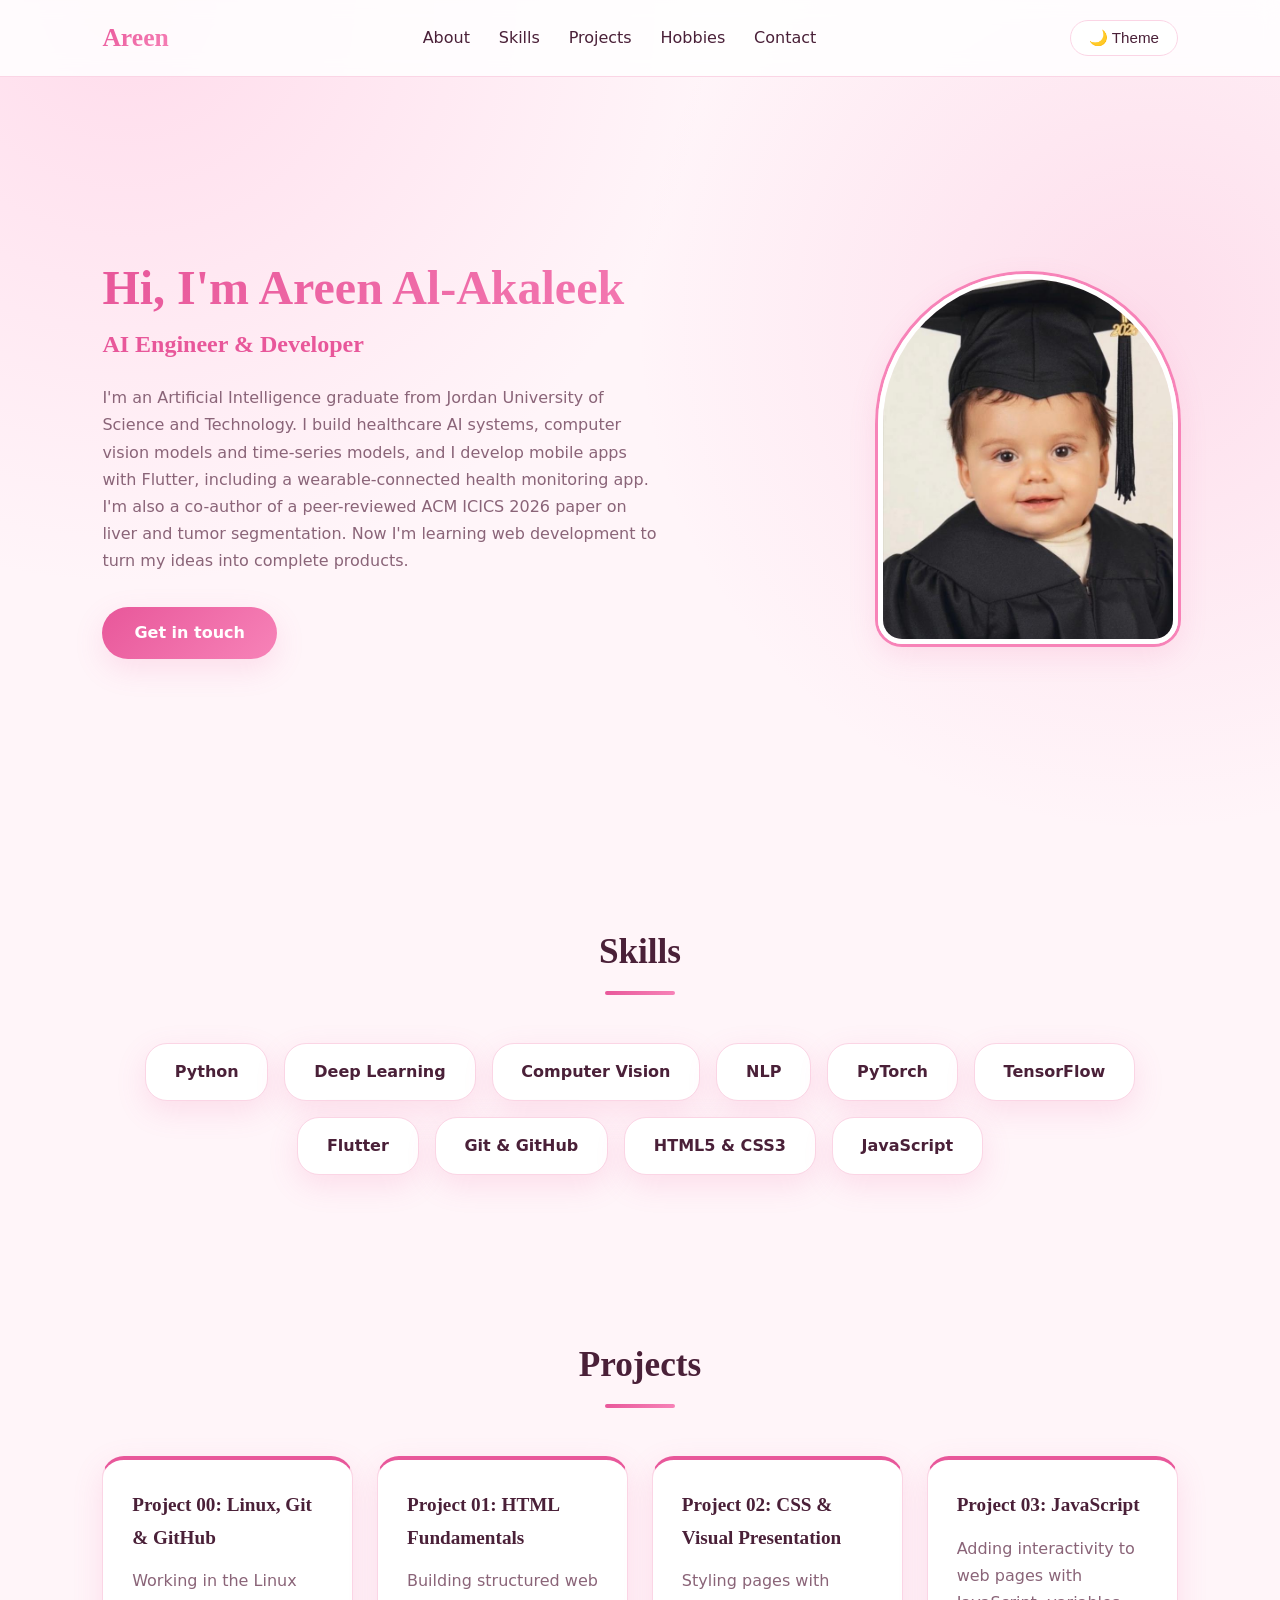
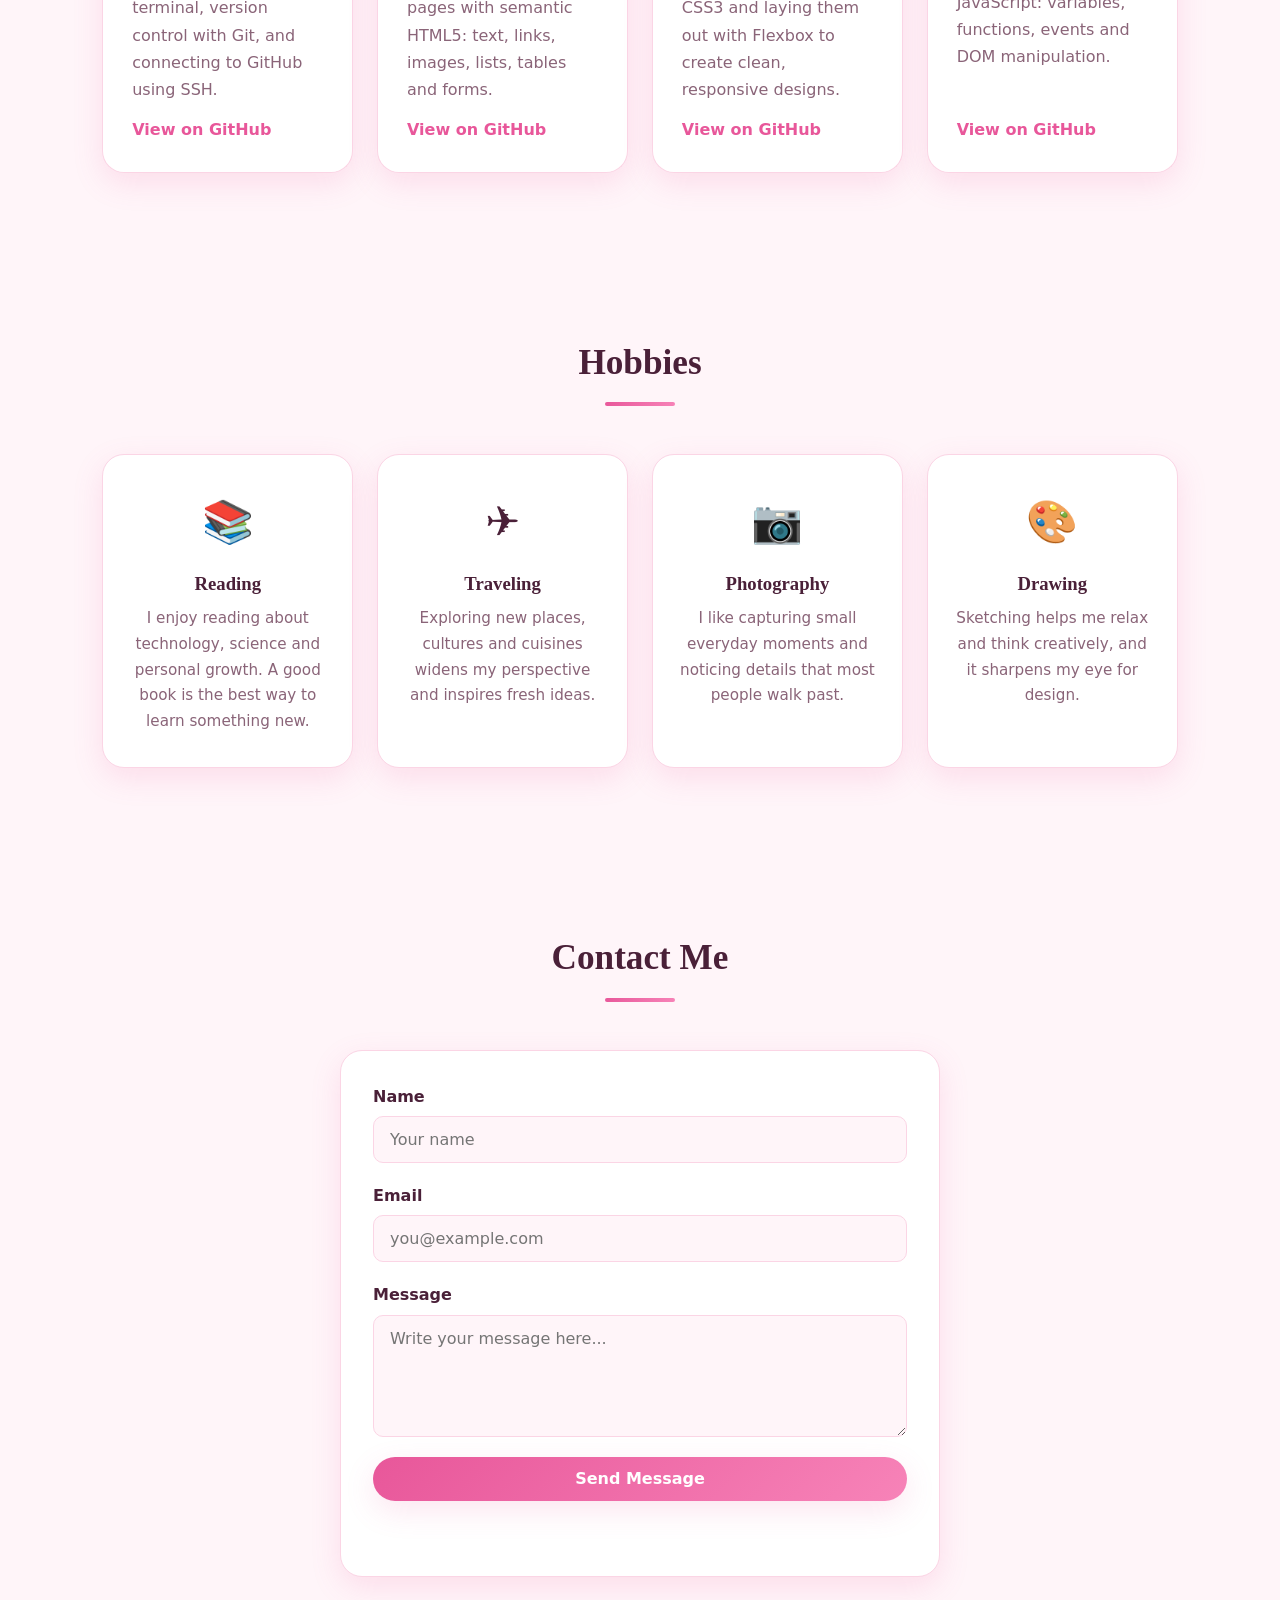
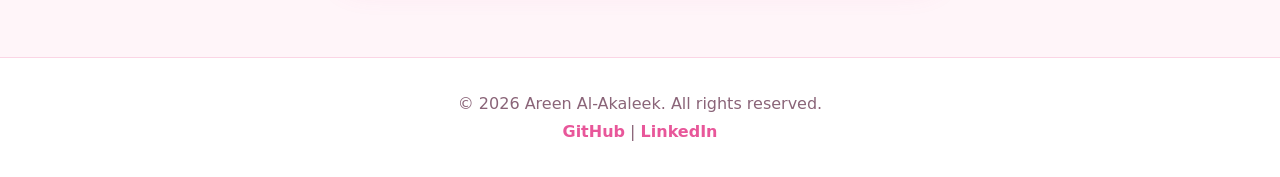
==== ex00/index.html @ aef96f23 "feat(ex00): add personal portfolio with theme switcher" ====
<!DOCTYPE html>
<html lang="en" dir="ltr">
<head>
  <meta charset="UTF-8">
  <meta name="viewport" content="width=device-width, initial-scale=1.0">
  <title>Areen Al-Akaleek | Portfolio</title>
  <link rel="stylesheet" href="style.css">
</head>
<body>

  <header class="navbar">
    <a href="#about" class="logo">Areen</a>

    <nav>
      <ul class="nav-links">
        <li><a href="#about">About</a></li>
        <li><a href="#skills">Skills</a></li>
        <li><a href="#projects">Projects</a></li>
        <li><a href="#hobbies">Hobbies</a></li>
        <li><a href="#contact">Contact</a></li>
      </ul>
    </nav>

    <button id="theme-toggle" type="button">🌙 Theme</button>
  </header>

  <main>
        <section id="about">
          <div class="about-text">
            <h1>Hi, I'm Areen Al-Akaleek</h1>
            <h2>AI Engineer &amp; Developer</h2>
            <p>
              I'm an Artificial Intelligence graduate from Jordan University of
              Science and Technology. I build healthcare AI systems, computer
              vision models and time-series models, and I develop mobile apps
              with Flutter, including a wearable-connected health monitoring app.
              I'm also a co-author of a peer-reviewed ACM ICICS 2026 paper on
              liver and tumor segmentation. Now I'm learning web development to
              turn my ideas into complete products.
            </p>
            <a href="#contact" class="btn">Get in touch</a>
          </div>

          <img id="profile-photo" src="assets/me.jpg" alt="Portrait of Areen Al-Akaleek">
        </section>


        <section id="skills">
            <h2 class="section-title">Skills</h2>

            <div class="skills-grid">
              <div class="skill-card">Python</div>
              <div class="skill-card">Deep Learning</div>
              <div class="skill-card">Computer Vision</div>
              <div class="skill-card">NLP</div>
              <div class="skill-card">PyTorch</div>
              <div class="skill-card">TensorFlow</div>
              <div class="skill-card">Flutter</div>
              <div class="skill-card">Git &amp; GitHub</div>
              <div class="skill-card">HTML5 &amp; CSS3</div>
              <div class="skill-card">JavaScript</div>
            </div>
        </section>
    <section id="projects">
              
      <h2 class="section-title">Projects</h2>

      <div class="projects-grid">

        <article class="project-card">
          <h3>Project 00: Linux, Git &amp; GitHub</h3>
          <p>Working in the Linux terminal, version control with Git, and connecting to GitHub using SSH.</p>
          <a href="https://github.com/Areen-Al04/discovery-web-piscine.git" target="_blank" rel="noopener noreferrer">View on GitHub</a>
        </article>

        <article class="project-card">
          <h3>Project 01: HTML Fundamentals</h3>
          <p>Building structured web pages with semantic HTML5: text, links, images, lists, tables and forms.</p>
          <a href="https://github.com/Areen-Al04/project01.git" target="_blank" rel="noopener noreferrer">View on GitHub</a>
        </article>

        <article class="project-card">
          <h3>Project 02: CSS &amp; Visual Presentation</h3>
          <p>Styling pages with CSS3 and laying them out with Flexbox to create clean, responsive designs.</p>
          <a href="https://github.com/Areen-Al04/project02.git" target="_blank" rel="noopener noreferrer">View on GitHub</a>
        </article>

        <article class="project-card">
          <h3>Project 03: JavaScript</h3>
          <p>Adding interactivity to web pages with JavaScript: variables, functions, events and DOM manipulation.</p>
          <a href="https://github.com/Areen-Al04/project03.git" target="_blank" rel="noopener noreferrer">View on GitHub</a>
        </article>

      </div>
    </section>

    
    <section id="hobbies">
             
      <h2 class="section-title">Hobbies</h2>

      <ul class="hobbies-list">
        <li class="hobby-card">
          <span class="hobby-icon">📚</span>
          <h3>Reading</h3>
          <p>I enjoy reading about technology, science and personal growth. A good book is the best way to learn something new.</p>
        </li>

        <li class="hobby-card">
          <span class="hobby-icon">✈️</span>
          <h3>Traveling</h3>
          <p>Exploring new places, cultures and cuisines widens my perspective and inspires fresh ideas.</p>
        </li>

        <li class="hobby-card">
          <span class="hobby-icon">📷</span>
          <h3>Photography</h3>
          <p>I like capturing small everyday moments and noticing details that most people walk past.</p>
        </li>

        <li class="hobby-card">
          <span class="hobby-icon">🎨</span>
          <h3>Drawing</h3>
          <p>Sketching helps me relax and think creatively, and it sharpens my eye for design.</p>
        </li>
      </ul>
    </section>
   
    <section id="contact">
            
      <h2 class="section-title">Contact Me</h2>

      <form id="contact-form" class="contact-form">
        <div class="form-group">
          <label for="name">Name</label>
          <input type="text" id="name" name="name" placeholder="Your name" required>
        </div>

        <div class="form-group">
          <label for="email">Email</label>
          <input type="email" id="email" name="email" placeholder="you@example.com" required>
        </div>

        <div class="form-group">
          <label for="message">Message</label>
          <textarea id="message" name="message" rows="5" placeholder="Write your message here..." required></textarea>
        </div>

        <button type="submit" class="btn">Send Message</button>
        <p id="form-status" role="status"></p>
      </form>
    </section>

  </main>

  <footer>
    <p>&copy; 2026 Areen Al-Akaleek. All rights reserved.</p>
    <p>
      <a href="https://github.com/Areen-Al04" target="_blank" rel="noopener noreferrer">GitHub</a>
      |
      <a href="https://linkedin.com/in/areen-alakaleek-144426328" target="_blank" rel="noopener noreferrer">LinkedIn</a>
    </p>
  </footer>

  <script src="script.js"></script>
</body>
</html>
---- ex00/style.css ----
/* ========== 1. Variables (Light theme) ========== */
/* ========== 1. Variables (Light theme: soft pink) ========== */
:root {
  --bg: #fff5f9;
  --surface: #ffffff;
  --nav-bg: rgba(255, 255, 255, 0.85);
  --text: #4a2038;
  --muted: #8a6478;
  --primary: #e8579a;
  --primary-2: #f783b8;
  --border: #fbd5e5;
  --shadow: 0 10px 30px rgba(232, 87, 154, 0.15);
  --gradient: linear-gradient(135deg, var(--primary), var(--primary-2));
}

/* ========== 2. Dark theme (toggled by JavaScript) ========== */
body.dark {
  --bg: #1f0f19;
  --surface: #2b1522;
  --nav-bg: rgba(43, 21, 34, 0.85);
  --text: #ffeef6;
  --muted: #d4a3bb;
  --primary: #f472b6;
  --primary-2: #e0529c;
  --border: #4a2438;
  --shadow: 0 10px 30px rgba(0, 0, 0, 0.45);
}

/* ========== 3. Reset & base ========== */
*,
*::before,
*::after {
  box-sizing: border-box;
  margin: 0;
  padding: 0;
}

html {
  scroll-behavior: smooth;
}

body {
  font-family: "Segoe UI", system-ui, -apple-system, Arial, sans-serif;
  background: var(--bg);
  color: var(--text);
  line-height: 1.7;
  transition: background 0.4s ease, color 0.4s ease;
}

a {
  color: var(--primary);
  text-decoration: none;
}

img {
  max-width: 100%;
  display: block;
}

/* ========== 4. Navbar ========== */
.navbar {
  position: sticky;
  top: 0;
  z-index: 100;
  display: flex;
  align-items: center;
  justify-content: space-between;
  gap: 1rem;
  padding: 1rem 8%;
  background: var(--nav-bg);
  backdrop-filter: blur(10px);
  border-bottom: 1px solid var(--border);
  transition: background 0.4s ease;
}

.logo {
  font-size: 1.6rem;
  font-weight: 800;
  background: var(--gradient);
  -webkit-background-clip: text;
  background-clip: text;
  color: transparent;
}

.nav-links {
  display: flex;
  gap: 1.8rem;
  list-style: none;
}

.nav-links a {
  position: relative;
  color: var(--text);
  font-weight: 500;
}

.nav-links a::after {
  content: "";
  position: absolute;
  left: 0;
  bottom: -4px;
  width: 0;
  height: 2px;
  background: var(--gradient);
  transition: width 0.3s ease;
}

.nav-links a:hover::after {
  width: 100%;
}

#theme-toggle {
  padding: 0.5rem 1.1rem;
  border: 1px solid var(--border);
  border-radius: 999px;
  background: var(--surface);
  color: var(--text);
  font-size: 0.95rem;
  cursor: pointer;
  transition: transform 0.2s ease, box-shadow 0.2s ease;
}

#theme-toggle:hover {
  transform: translateY(-2px);
  box-shadow: var(--shadow);
}

/* ========== 5. Sections (shared) ========== */
section {
  padding: 5rem 8%;
  scroll-margin-top: 70px;
}

.section-title {
  position: relative;
  text-align: center;
  font-size: 2.2rem;
  margin-bottom: 3rem;
}

.section-title::after {
  content: "";
  display: block;
  width: 70px;
  height: 4px;
  margin: 0.6rem auto 0;
  border-radius: 4px;
  background: var(--gradient);
}

/* ========== 6. Buttons ========== */
.btn {
  display: inline-block;
  padding: 0.8rem 2rem;
  border: none;
  border-radius: 999px;
  background: var(--gradient);
  color: #ffffff;
  font-size: 1rem;
  font-weight: 600;
  font-family: inherit;
  cursor: pointer;
  box-shadow: var(--shadow);
  transition: transform 0.2s ease, box-shadow 0.2s ease;
}

.btn:hover {
  transform: translateY(-3px);
  box-shadow: 0 14px 34px rgba(124, 77, 255, 0.35);
}

/* ========== 7. About ========== */
#about {
  display: flex;
  align-items: center;
  justify-content: space-between;
  gap: 3rem;
  min-height: 85vh;
}

.about-text {
  flex: 1;
}

.about-text h1 {
  font-size: 3rem;
  line-height: 1.2;
  background: var(--gradient);
  -webkit-background-clip: text;
  background-clip: text;
  color: transparent;
}

.about-text h2 {
  margin: 0.5rem 0 1.2rem;
  font-size: 1.5rem;
  color: var(--primary);
}

.about-text p {
  max-width: 560px;
  margin-bottom: 2rem;
  color: var(--muted);
}

#profile-photo {
  width: 300px;
  height: 370px;
  object-fit: cover;
  object-position: center top;
  border-radius: 150px 150px 24px 24px;
  border: 4px solid var(--surface);
  box-shadow: var(--shadow);
  transition: opacity 0.4s ease, transform 0.4s ease;
}

#profile-photo:hover {
  transform: scale(1.03);
}

/* ========== 8. Skills ========== */
.skills-grid {
  display: flex;
  flex-wrap: wrap;
  justify-content: center;
  gap: 1rem;
}

.skill-card {
  padding: 0.9rem 1.8rem;
  background: var(--surface);
  border: 1px solid var(--border);
  border-radius: 14px;
  font-weight: 600;
  box-shadow: var(--shadow);
  transition: transform 0.25s ease, background 0.25s ease, color 0.25s ease;
}

.skill-card:hover {
  transform: translateY(-5px);
  background: var(--gradient);
  color: #ffffff;
}

/* ========== 9. Projects ========== */
.projects-grid {
  display: flex;
  flex-wrap: wrap;
  gap: 1.5rem;
}

.project-card {
  flex: 1 1 250px;
  display: flex;
  flex-direction: column;
  gap: 0.8rem;
  padding: 1.8rem;
  background: var(--surface);
  border: 1px solid var(--border);
  border-top: 4px solid var(--primary);
  border-radius: 16px;
  box-shadow: var(--shadow);
  transition: transform 0.25s ease;
}

.project-card:hover {
  transform: translateY(-6px);
}

.project-card h3 {
  font-size: 1.2rem;
}

.project-card p {
  flex: 1;
  color: var(--muted);
}

.project-card a {
  font-weight: 600;
}

.project-card a:hover {
  text-decoration: underline;
}

/* ========== 10. Hobbies ========== */
.hobbies-list {
  display: flex;
  flex-wrap: wrap;
  gap: 1.5rem;
  list-style: none;
}

.hobby-card {
  flex: 1 1 200px;
  padding: 2rem 1.5rem;
  text-align: center;
  background: var(--surface);
  border: 1px solid var(--border);
  border-radius: 16px;
  box-shadow: var(--shadow);
  transition: transform 0.25s ease;
}

.hobby-card:hover {
  transform: translateY(-6px);
}

.hobby-icon {
  display: block;
  margin-bottom: 0.6rem;
  font-size: 2.6rem;
}

.hobby-card p {
  margin-top: 0.4rem;
  font-size: 0.95rem;
  color: var(--muted);
}

/* ========== 11. Contact form ========== */
.contact-form {
  display: flex;
  flex-direction: column;
  gap: 1.2rem;
  max-width: 600px;
  margin: 0 auto;
  padding: 2rem;
  background: var(--surface);
  border: 1px solid var(--border);
  border-radius: 20px;
  box-shadow: var(--shadow);
}

.form-group {
  display: flex;
  flex-direction: column;
  gap: 0.4rem;
}

.form-group label {
  font-weight: 600;
}

.form-group input,
.form-group textarea {
  padding: 0.8rem 1rem;
  background: var(--bg);
  color: var(--text);
  border: 1px solid var(--border);
  border-radius: 10px;
  font-family: inherit;
  font-size: 1rem;
  transition: border-color 0.2s ease, box-shadow 0.2s ease;
}

.form-group input:focus,
.form-group textarea:focus {
  outline: none;
  border-color: var(--primary);
  box-shadow: 0 0 0 3px rgba(124, 77, 255, 0.2);
}

.form-group textarea {
  resize: vertical;
}

#form-status {
  min-height: 1.5rem;
  text-align: center;
  font-weight: 600;
  color: var(--primary);
}

/* ========== 12. Footer ========== */
footer {
  padding: 2rem 8%;
  text-align: center;
  background: var(--surface);
  border-top: 1px solid var(--border);
  color: var(--muted);
}

footer a {
  font-weight: 600;
}

/* ========== 13. Responsive (mobile) ========== */
@media (max-width: 768px) {
  .navbar {
    flex-wrap: wrap;
    justify-content: center;
    padding: 0.8rem 5%;
  }

  .nav-links {
    flex-wrap: wrap;
    justify-content: center;
    gap: 1rem;
  }

  section {
    padding: 3.5rem 5%;
  }

  #about {
    flex-direction: column-reverse;
    text-align: center;
    min-height: auto;
  }

  .about-text h1 {
    font-size: 2.2rem;
  }

  .about-text p {
    margin-left: auto;
    margin-right: auto;
  }

  #profile-photo {
    width: 240px;
    height: 300px;
    border-radius: 120px 120px 20px 20px;
  }
}

/* ========== 14. Feminine touches ========== */
h1,
h2,
h3,
.logo {
  font-family: Georgia, "Times New Roman", serif;
}

body {
  background:
    radial-gradient(circle at 10% 0%, rgba(255, 154, 200, 0.28), transparent 40%),
    radial-gradient(circle at 90% 35%, rgba(247, 131, 184, 0.2), transparent 40%),
    var(--bg);
  background-attachment: fixed;
}

.skill-card,
.project-card,
.hobby-card,
.contact-form {
  border-radius: 22px;
}

#profile-photo {
  border: 5px solid var(--surface);
  box-shadow: 0 0 0 3px var(--primary-2), var(--shadow);
}
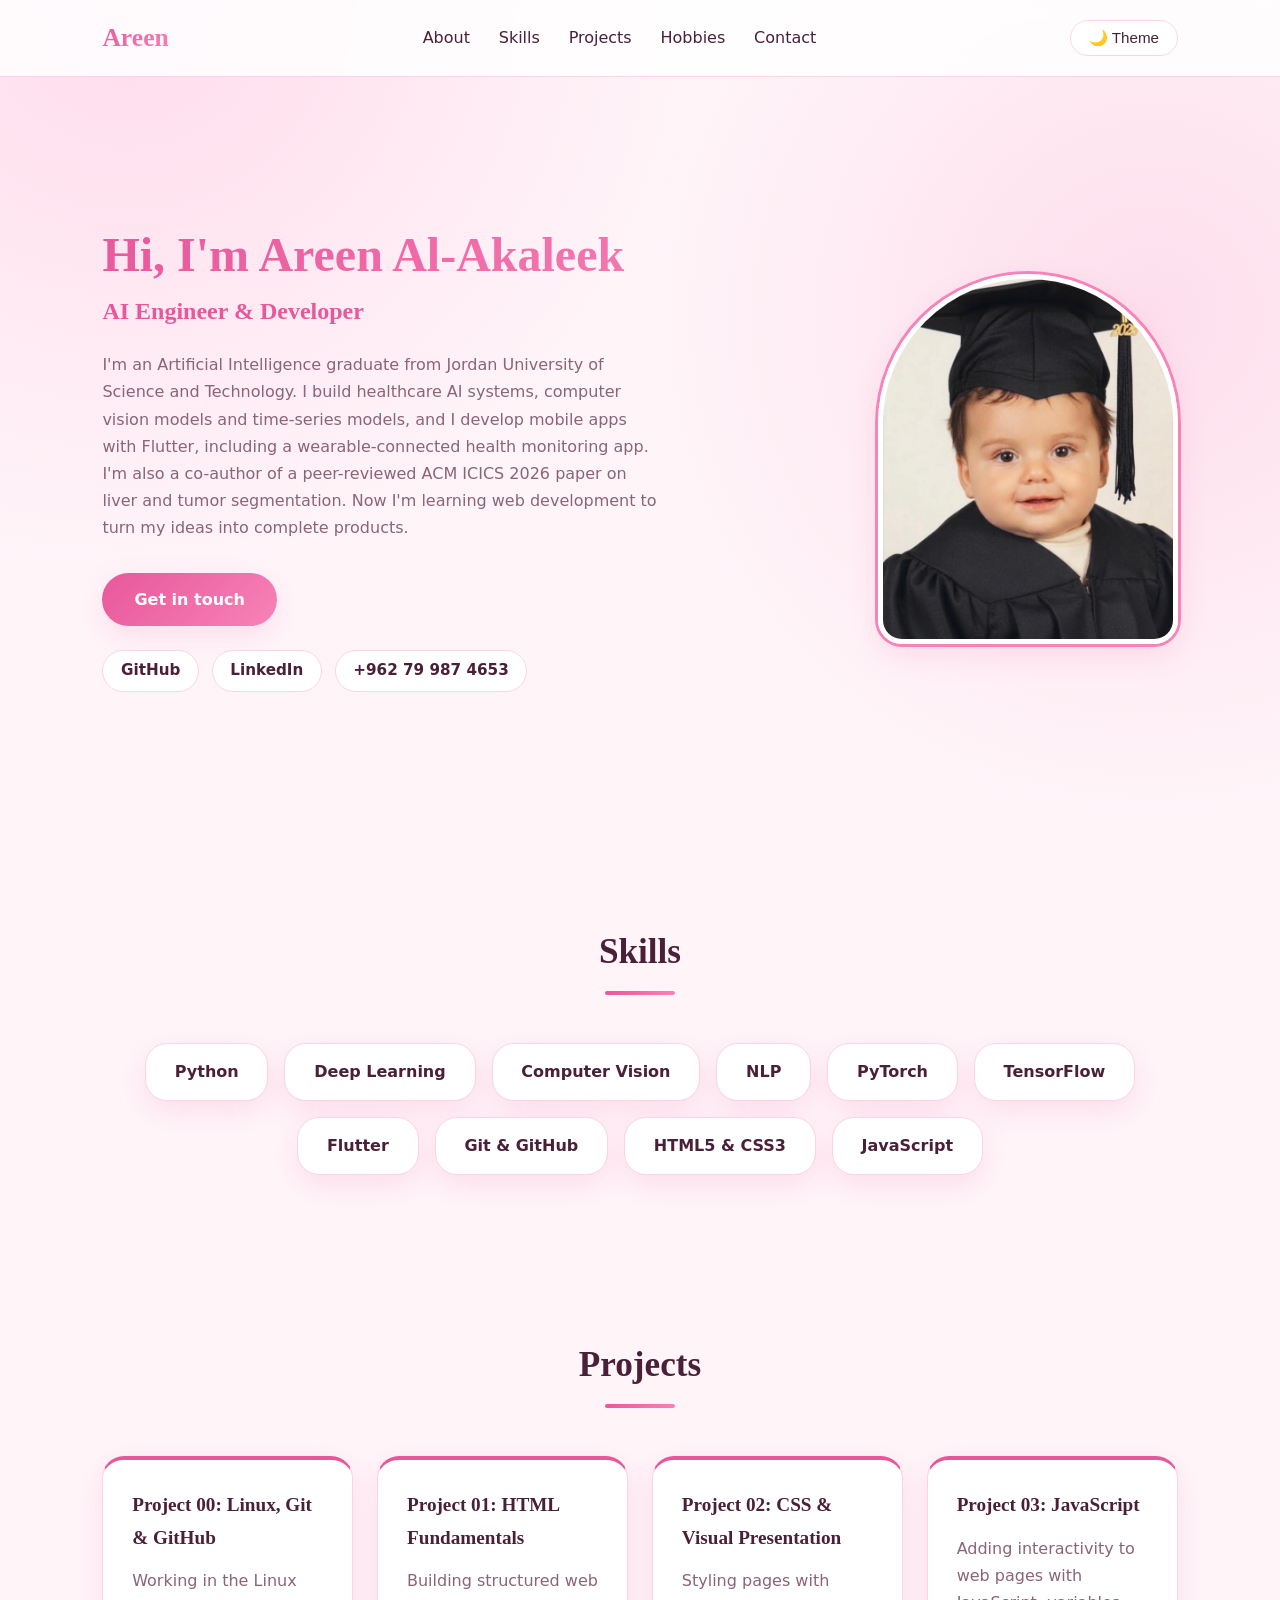
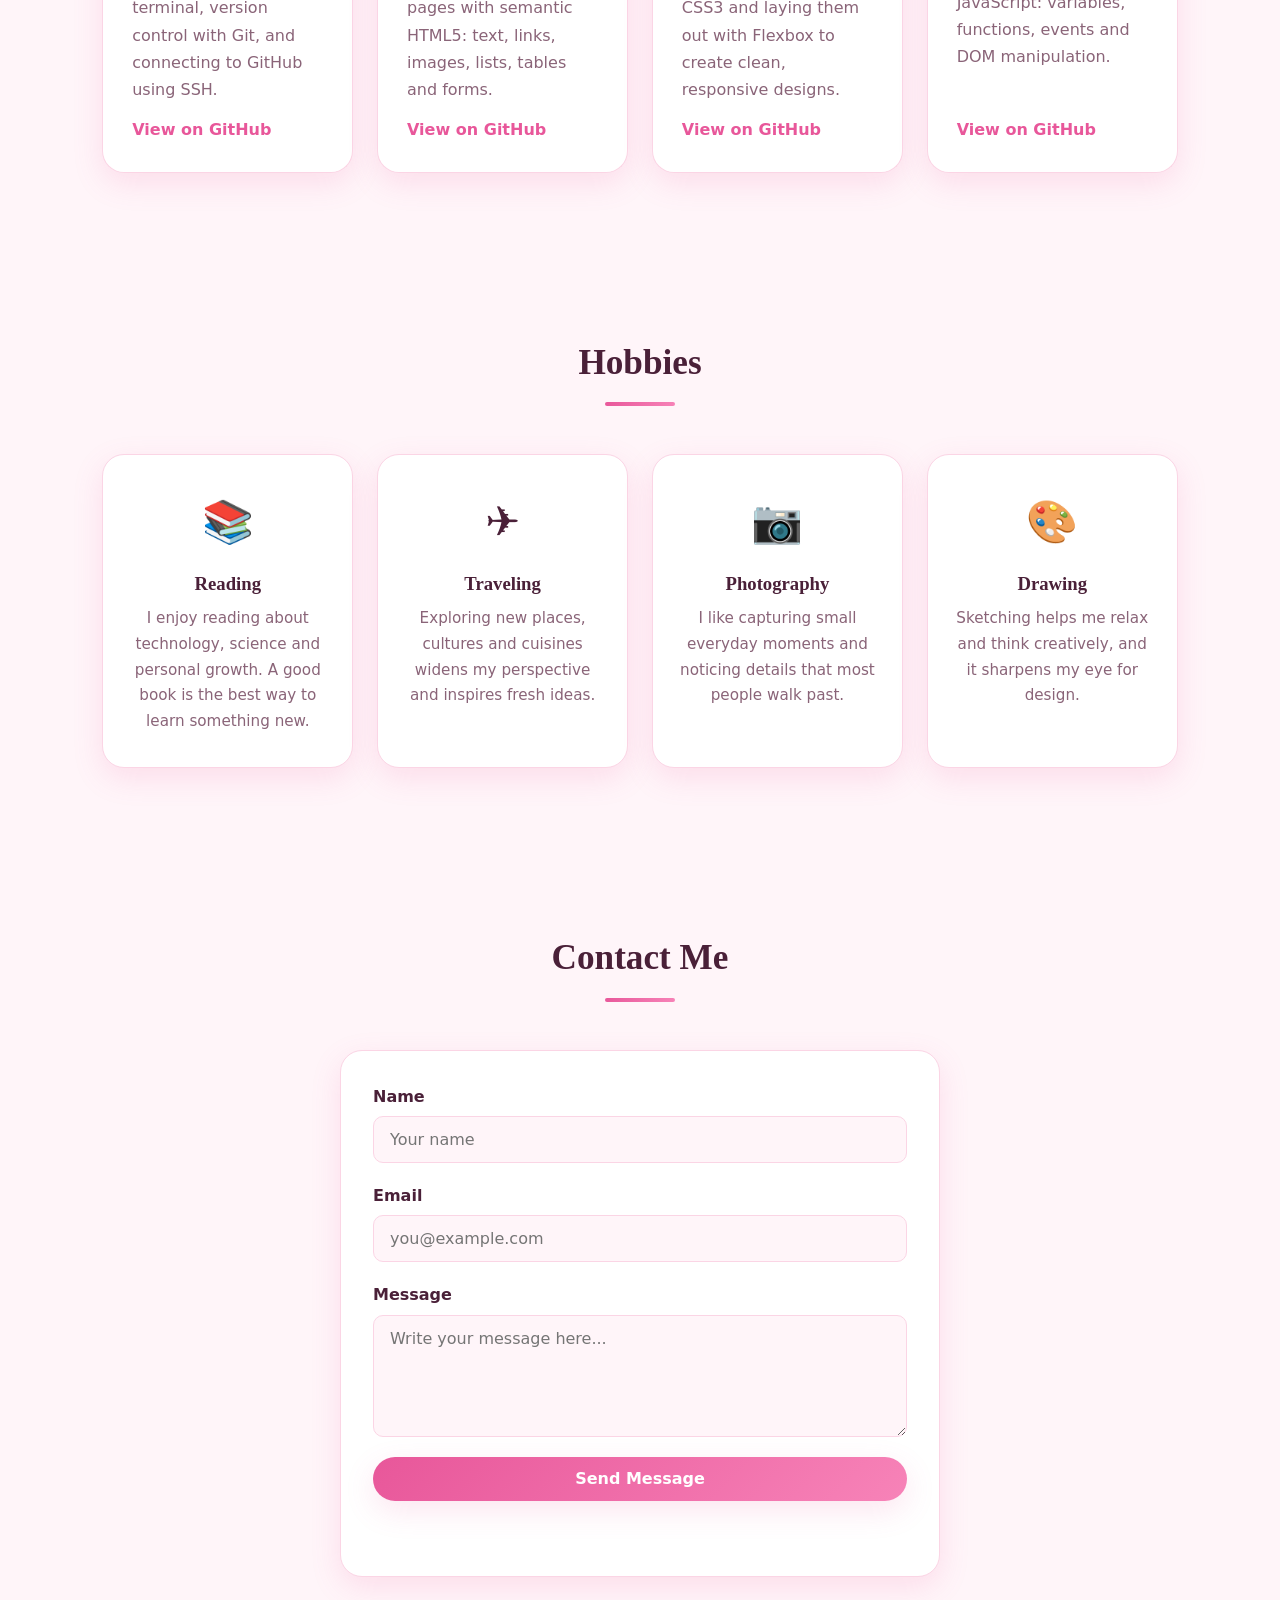
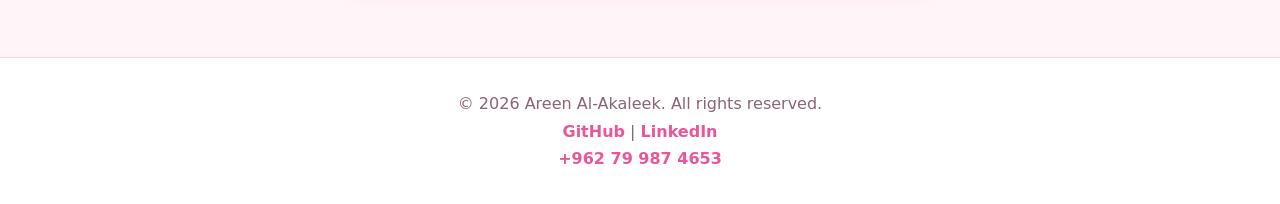
==== commit 6ebc8e0d: "feat(ex00): add social links and phone number to the top of the page and footer" ====
--- a/ex00/index.html
+++ b/ex00/index.html
@@ -39,11 +39,15 @@
               turn my ideas into complete products.
             </p>
             <a href="#contact" class="btn">Get in touch</a>
+            <ul class="social-links">
+              <li><a href="https://github.com/Areen-Al04" target="_blank" rel="noopener noreferrer">GitHub</a></li>
+              <li><a href="https://linkedin.com/in/areen-alakaleek-144426328" target="_blank" rel="noopener noreferrer">LinkedIn</a></li>
+              <li><a href="tel:+962799874653">+962 79 987 4653</a></li>
+            </ul>
           </div>
 
           <img id="profile-photo" src="assets/me.jpg" alt="Portrait of Areen Al-Akaleek">
         </section>
-
 
         <section id="skills">
             <h2 class="section-title">Skills</h2>
@@ -62,7 +66,7 @@
             </div>
         </section>
     <section id="projects">
-              
+
       <h2 class="section-title">Projects</h2>
 
       <div class="projects-grid">
@@ -94,9 +98,8 @@
       </div>
     </section>
 
-    
     <section id="hobbies">
-             
+
       <h2 class="section-title">Hobbies</h2>
 
       <ul class="hobbies-list">
@@ -125,9 +128,9 @@
         </li>
       </ul>
     </section>
-   
+
     <section id="contact">
-            
+
       <h2 class="section-title">Contact Me</h2>
 
       <form id="contact-form" class="contact-form">
@@ -160,6 +163,7 @@
       |
       <a href="https://linkedin.com/in/areen-alakaleek-144426328" target="_blank" rel="noopener noreferrer">LinkedIn</a>
     </p>
+    <p><a href="tel:+962799874653">+962 79 987 4653</a></p>
   </footer>
 
   <script src="script.js"></script>
--- a/ex00/style.css
+++ b/ex00/style.css
@@ -1,5 +1,3 @@
-/* ========== 1. Variables (Light theme) ========== */
-/* ========== 1. Variables (Light theme: soft pink) ========== */
 :root {
   --bg: #fff5f9;
   --surface: #ffffff;
@@ -13,7 +11,6 @@
   --gradient: linear-gradient(135deg, var(--primary), var(--primary-2));
 }
 
-/* ========== 2. Dark theme (toggled by JavaScript) ========== */
 body.dark {
   --bg: #1f0f19;
   --surface: #2b1522;
@@ -26,7 +23,6 @@
   --shadow: 0 10px 30px rgba(0, 0, 0, 0.45);
 }
 
-/* ========== 3. Reset & base ========== */
 *,
 *::before,
 *::after {
@@ -57,7 +53,6 @@
   display: block;
 }
 
-/* ========== 4. Navbar ========== */
 .navbar {
   position: sticky;
   top: 0;
@@ -125,7 +120,6 @@
   box-shadow: var(--shadow);
 }
 
-/* ========== 5. Sections (shared) ========== */
 section {
   padding: 5rem 8%;
   scroll-margin-top: 70px;
@@ -148,7 +142,6 @@
   background: var(--gradient);
 }
 
-/* ========== 6. Buttons ========== */
 .btn {
   display: inline-block;
   padding: 0.8rem 2rem;
@@ -169,7 +162,6 @@
   box-shadow: 0 14px 34px rgba(124, 77, 255, 0.35);
 }
 
-/* ========== 7. About ========== */
 #about {
   display: flex;
   align-items: center;
@@ -218,7 +210,6 @@
   transform: scale(1.03);
 }
 
-/* ========== 8. Skills ========== */
 .skills-grid {
   display: flex;
   flex-wrap: wrap;
@@ -242,7 +233,6 @@
   color: #ffffff;
 }
 
-/* ========== 9. Projects ========== */
 .projects-grid {
   display: flex;
   flex-wrap: wrap;
@@ -284,7 +274,6 @@
   text-decoration: underline;
 }
 
-/* ========== 10. Hobbies ========== */
 .hobbies-list {
   display: flex;
   flex-wrap: wrap;
@@ -319,7 +308,6 @@
   color: var(--muted);
 }
 
-/* ========== 11. Contact form ========== */
 .contact-form {
   display: flex;
   flex-direction: column;
@@ -373,7 +361,6 @@
   color: var(--primary);
 }
 
-/* ========== 12. Footer ========== */
 footer {
   padding: 2rem 8%;
   text-align: center;
@@ -386,7 +373,6 @@
   font-weight: 600;
 }
 
-/* ========== 13. Responsive (mobile) ========== */
 @media (max-width: 768px) {
   .navbar {
     flex-wrap: wrap;
@@ -426,7 +412,6 @@
   }
 }
 
-/* ========== 14. Feminine touches ========== */
 h1,
 h2,
 h3,
@@ -453,3 +438,35 @@
   border: 5px solid var(--surface);
   box-shadow: 0 0 0 3px var(--primary-2), var(--shadow);
 }
+
+.social-links {
+  display: flex;
+  flex-wrap: wrap;
+  gap: 0.8rem;
+  margin-top: 1.5rem;
+  list-style: none;
+}
+
+.social-links a {
+  display: inline-block;
+  padding: 0.45rem 1.1rem;
+  background: var(--surface);
+  color: var(--text);
+  border: 1px solid var(--border);
+  border-radius: 999px;
+  font-size: 0.95rem;
+  font-weight: 600;
+  transition: transform 0.2s ease, box-shadow 0.2s ease, color 0.2s ease;
+}
+
+.social-links a:hover {
+  color: var(--primary);
+  transform: translateY(-2px);
+  box-shadow: var(--shadow);
+}
+
+@media (max-width: 768px) {
+  .social-links {
+    justify-content: center;
+  }
+}
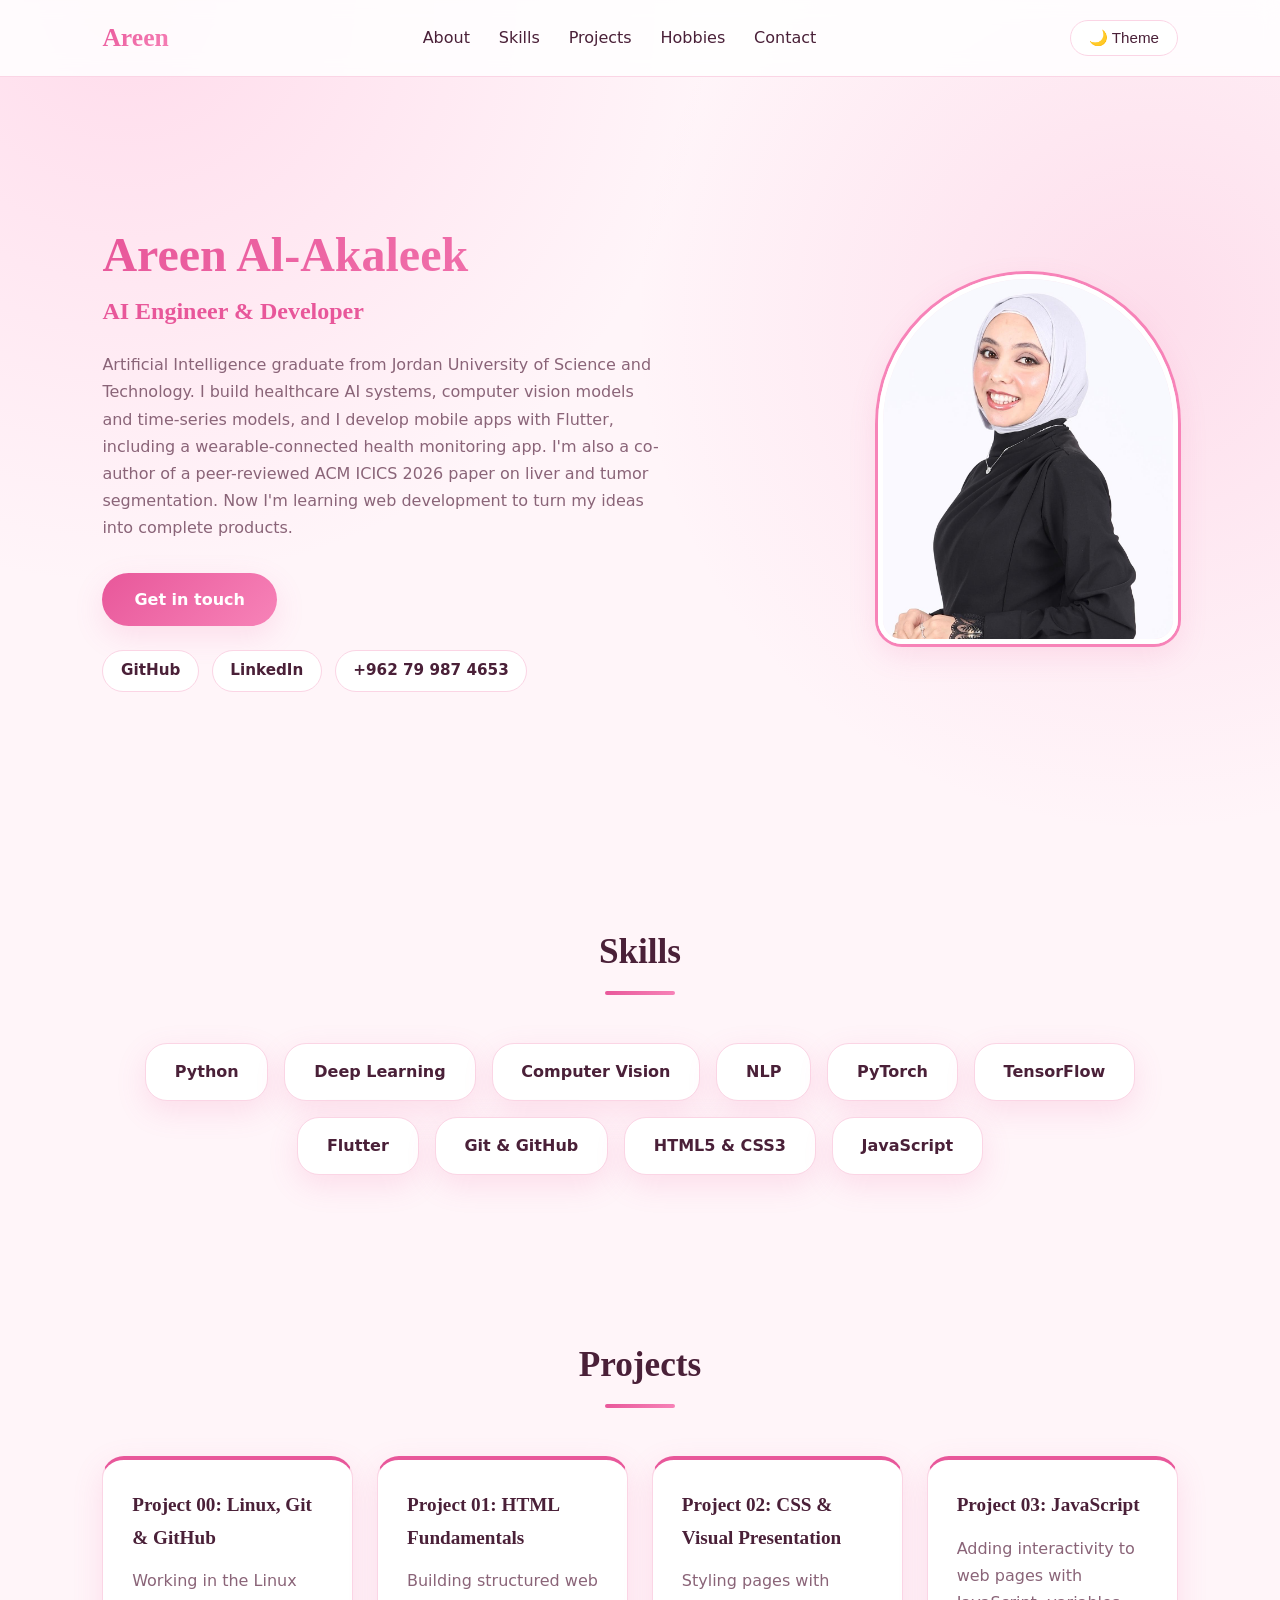
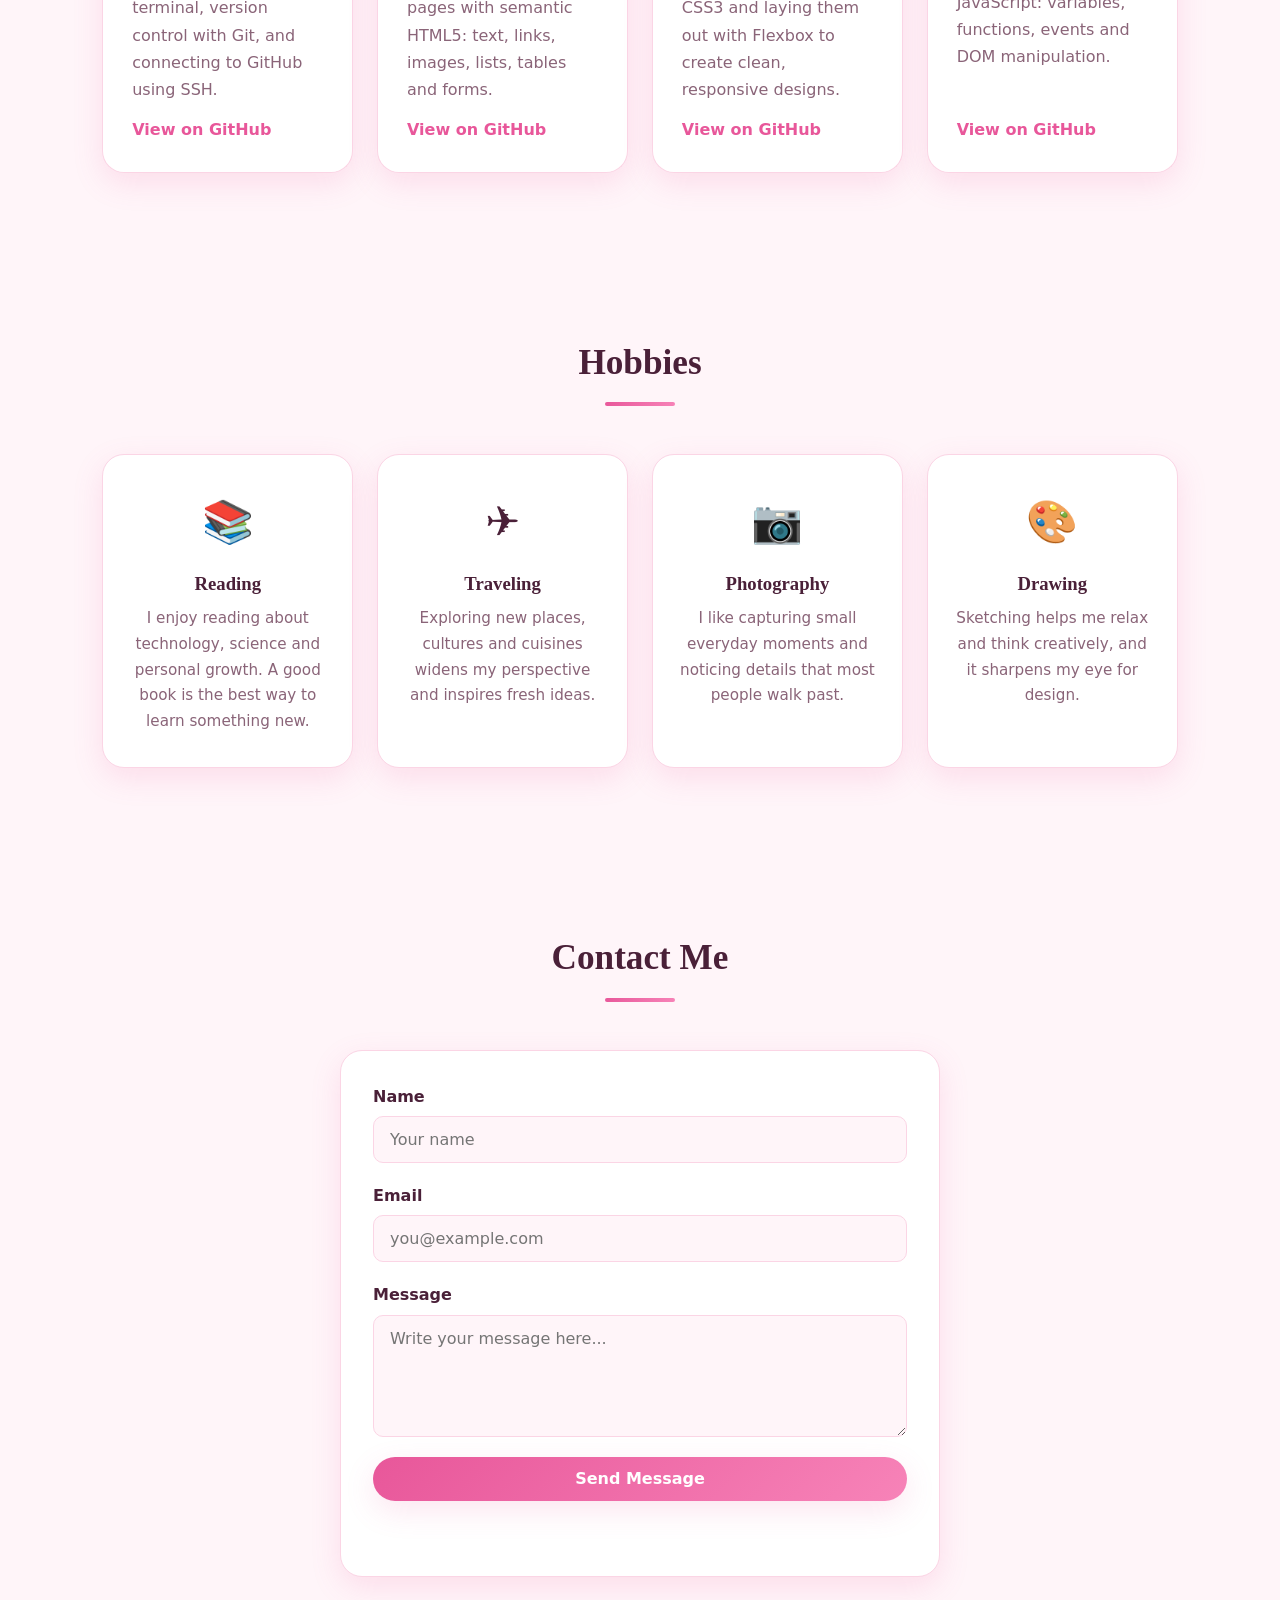
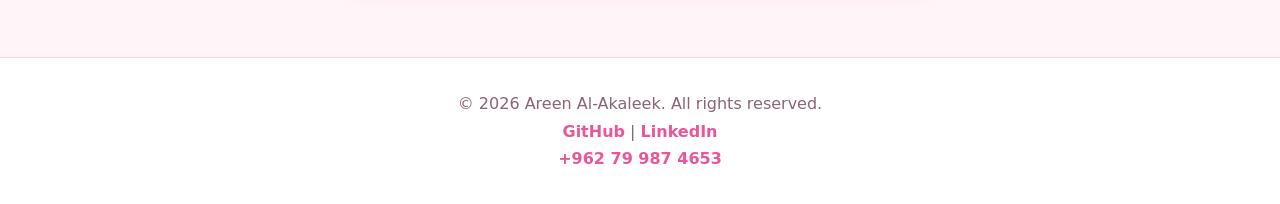
==== commit 4d42f4ee: "chore(ex00): update contact email" ====
--- a/ex00/index.html
+++ b/ex00/index.html
@@ -27,10 +27,10 @@
   <main>
         <section id="about">
           <div class="about-text">
-            <h1>Hi, I'm Areen Al-Akaleek</h1>
+            <h1>Areen Al-Akaleek</h1>
             <h2>AI Engineer &amp; Developer</h2>
             <p>
-              I'm an Artificial Intelligence graduate from Jordan University of
+              Artificial Intelligence graduate from Jordan University of
               Science and Technology. I build healthcare AI systems, computer
               vision models and time-series models, and I develop mobile apps
               with Flutter, including a wearable-connected health monitoring app.
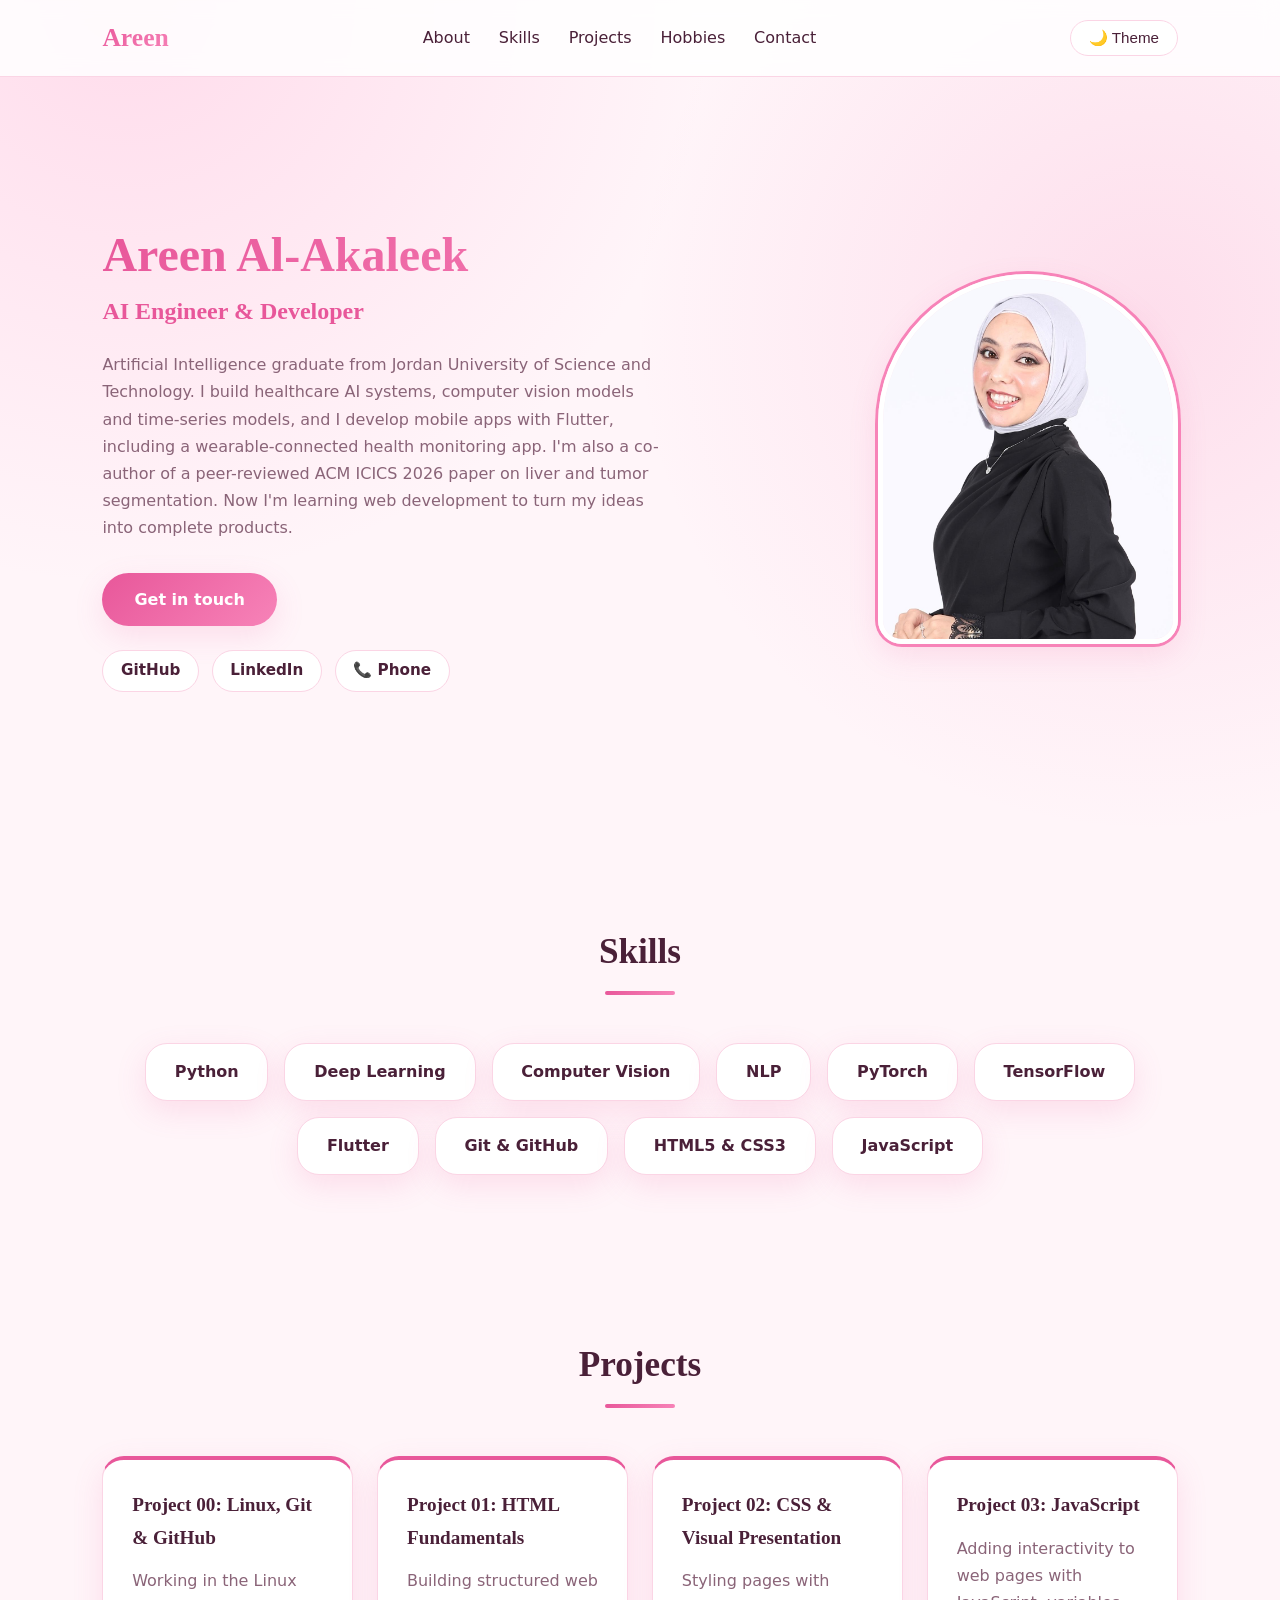
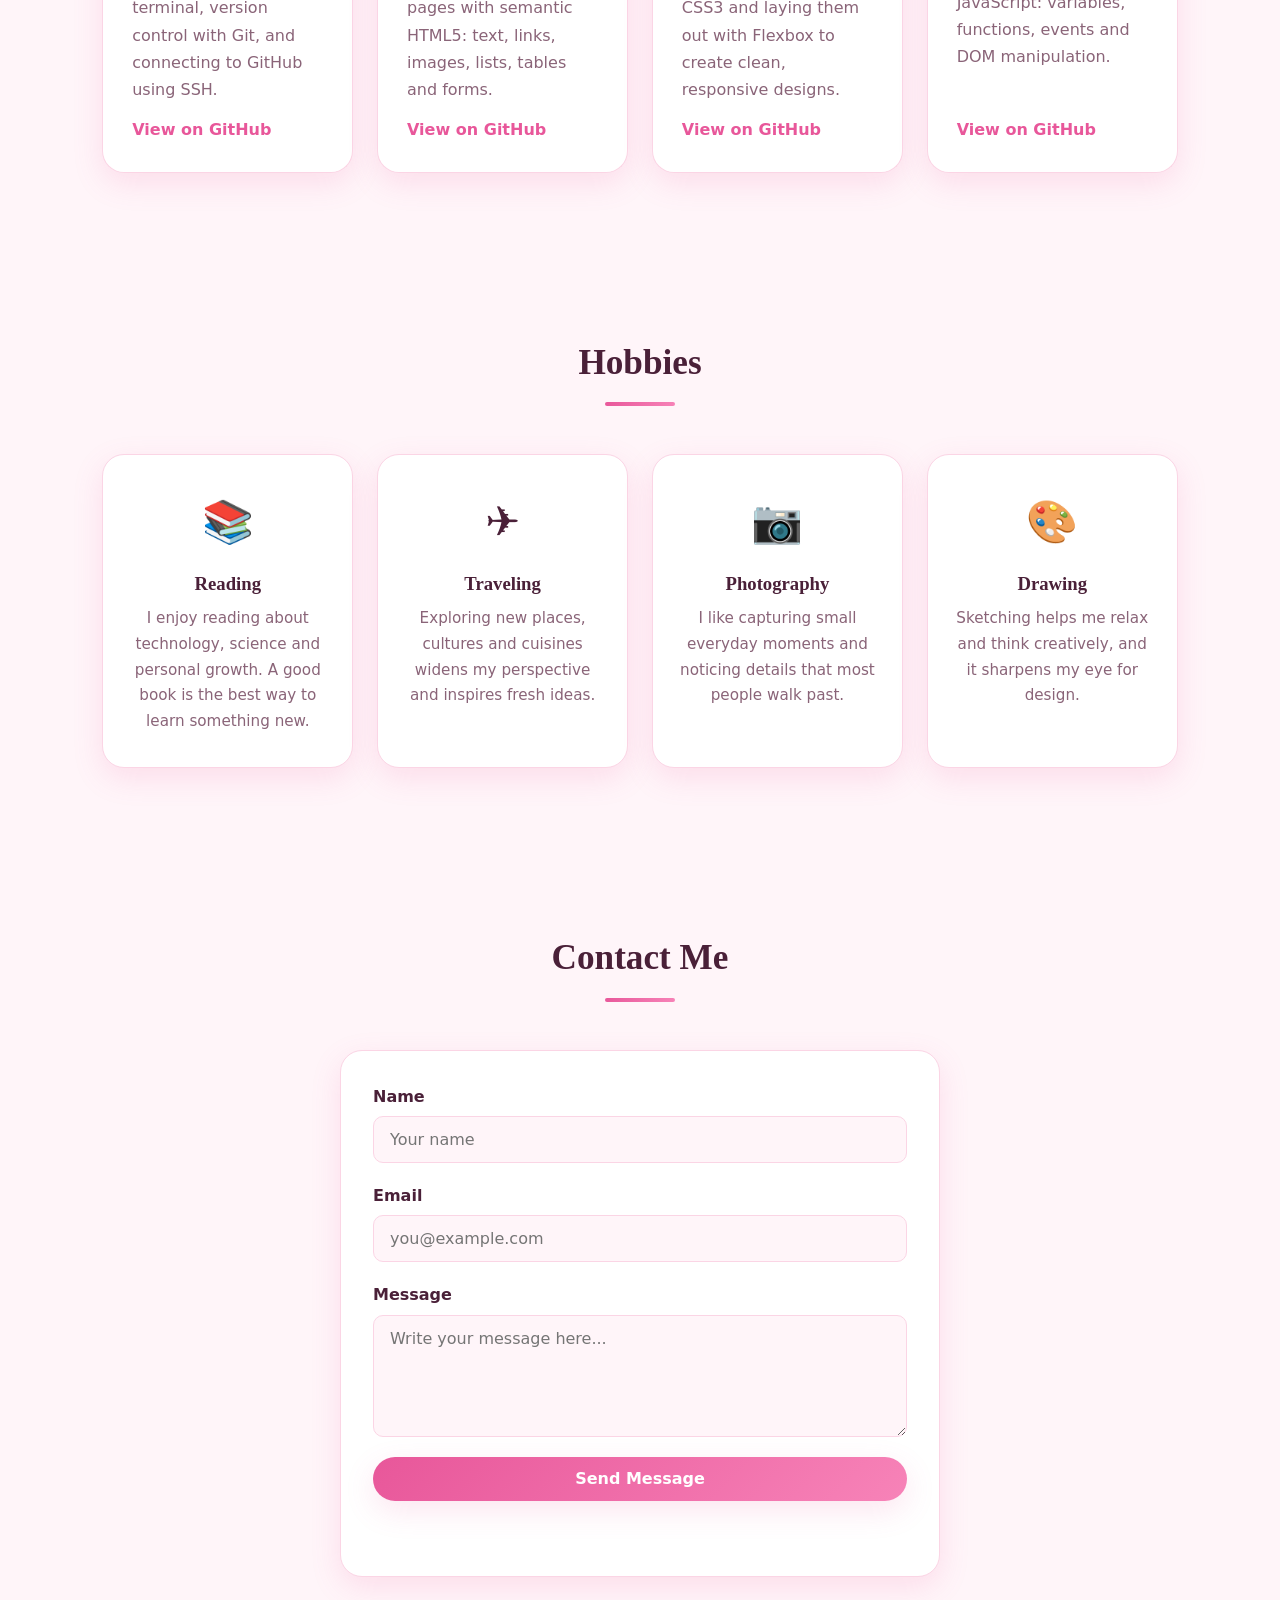
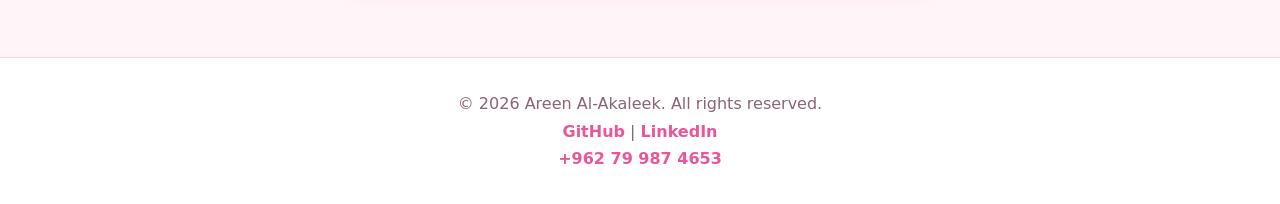
==== commit 808c5c0b: "feat(ex00): show phone link as a Phone label" ====
--- a/ex00/index.html
+++ b/ex00/index.html
@@ -42,7 +42,7 @@
             <ul class="social-links">
               <li><a href="https://github.com/Areen-Al04" target="_blank" rel="noopener noreferrer">GitHub</a></li>
               <li><a href="https://linkedin.com/in/areen-alakaleek-144426328" target="_blank" rel="noopener noreferrer">LinkedIn</a></li>
-              <li><a href="tel:+962799874653">+962 79 987 4653</a></li>
+              <li><a href="tel:+962799874653" aria-label="Call +962 79 987 4653">📞 Phone</a></li>
             </ul>
           </div>
 
